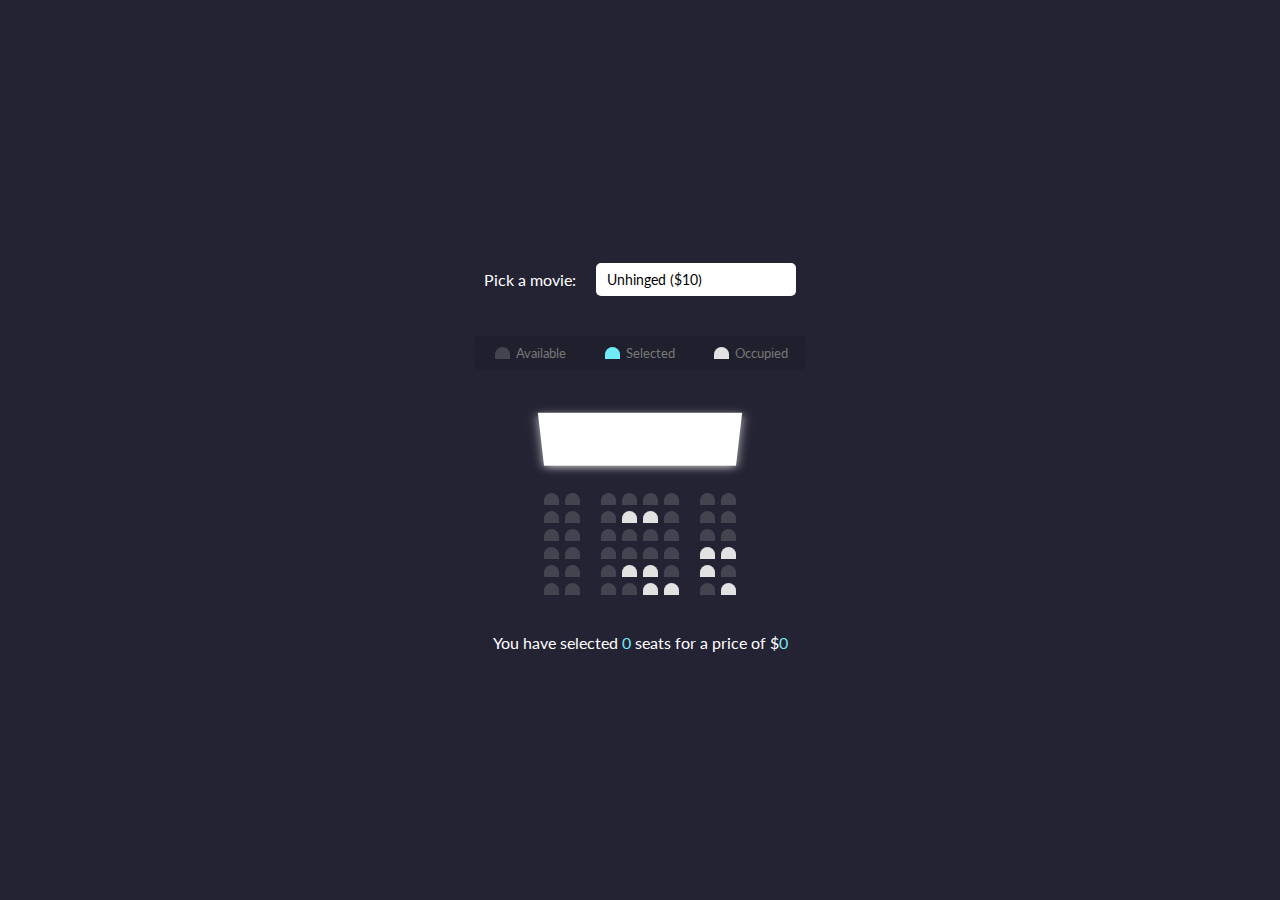
==== movie-seat-booking/index.html @ 1b4780b3 "built movie seat booking layout :fire:" ====
<!DOCTYPE html>
<html lang="en">

    <head>
        <meta charset="UTF-8">
        <meta name="viewport" content="width=device-width, initial-scale=1.0">
        <title>Movie Booking</title>
        <meta name="author" content="Matija Osrečki">
        <link rel="icon" href="https://www.freefavicon.com/freefavicons/objects/martian-man-152-220912.png" type="image/x-icon">

        <link rel="stylesheet" href="./style.css">
        <link href="https://fonts.googleapis.com/css2?family=Lato:wght@400;700&display=swap" rel="stylesheet">
    </head>

    <body>

        <div class='movie-container'>
            <label>Pick a movie:</label>
            <select id="movie">
                <option value="10">Unhinged ($10)</option>
                <option value="14">Parasite ($14)</option>
                <option value="12">Borat 2 ($12)</option>
                <option value="11">Gentlemen ($11)</option>
                <option value="8">Jexi ($8)</option>
                <option value="9">Sausage Party ($9)</option>
            </select>
            <img src="http://cdn.onlinewebfonts.com/svg/img_295694.svg" alt="" class='select-icon'>
        </div>

        <ul class="showcase">
            <li>
                <div class="seat"></div>
                <small>Available </small>
            </li>
            <li>
                <div class="seat selected"></div>
                <small>Selected</small>
            </li>
            <li>
                <div class="seat occupied"></div>
                <small>Occupied</small>
            </li>
        </ul>

        <div class="container">
            <div class="screen"></div>

            <div class="row">
                <div class="seat"></div>
                <div class="seat"></div>
                <div class="seat"></div>
                <div class="seat"></div>
                <div class="seat"></div>
                <div class="seat"></div>
                <div class="seat"></div>
                <div class="seat"></div>
            </div>
            <div class="row">
                <div class="seat"></div>
                <div class="seat"></div>
                <div class="seat"></div>
                <div class="seat occupied"></div>
                <div class="seat occupied"></div>
                <div class="seat"></div>
                <div class="seat"></div>
                <div class="seat"></div>
            </div>
            <div class="row">
                <div class="seat"></div>
                <div class="seat"></div>
                <div class="seat"></div>
                <div class="seat"></div>
                <div class="seat"></div>
                <div class="seat"></div>
                <div class="seat"></div>
                <div class="seat"></div>
            </div>
            <div class="row">
                <div class="seat"></div>
                <div class="seat"></div>
                <div class="seat"></div>
                <div class="seat"></div>
                <div class="seat"></div>
                <div class="seat"></div>
                <div class="seat occupied"></div>
                <div class="seat occupied"></div>
            </div>
            <div class="row">
                <div class="seat"></div>
                <div class="seat"></div>
                <div class="seat"></div>
                <div class="seat occupied"></div>
                <div class="seat occupied"></div>
                <div class="seat"></div>
                <div class="seat occupied"></div>
                <div class="seat"></div>
            </div>
            <div class="row">
                <div class="seat"></div>
                <div class="seat"></div>
                <div class="seat"></div>
                <div class="seat"></div>
                <div class="seat occupied"></div>
                <div class="seat occupied"></div>
                <div class="seat"></div>
                <div class="seat occupied"></div>
            </div>
        </div>

        <p class="text">
            You have selected <span id="count">0</span> seats for a price of $<span id="total">0</span>
        </p>

        <script src="script.js"></script>
    </body>

</html>
---- movie-seat-booking/style.css ----
:root{--bg-color: #242333;--text: white;--seat-avaialble: #444451;--seat-selected: #6feaf6;--seat-occupied: #e2e2e2}*{margin:0;padding:0}*,*::before,*::after{-webkit-box-sizing:inherit;box-sizing:inherit}html{-webkit-box-sizing:border-box;box-sizing:border-box;font-size:62.5%}body{font-size:1.6rem;font-family:'Lato', sans-serif;background:var(--bg-color);color:var(--text);display:-webkit-box;display:-ms-flexbox;display:flex;-webkit-box-orient:vertical;-webkit-box-direction:normal;-ms-flex-direction:column;flex-direction:column;-webkit-box-pack:center;-ms-flex-pack:center;justify-content:center;-webkit-box-align:center;-ms-flex-align:center;align-items:center;min-height:100vh}:focus{outline:none}.movie-container{margin:2rem 0;display:-webkit-box;display:-ms-flexbox;display:flex;-webkit-box-align:center;-ms-flex-align:center;align-items:center;position:relative}.movie-container select{font:inherit;background:white;border:0;border-radius:5px;font-size:1.4rem;margin-left:2rem;padding:.6em .8em;padding-right:2.5em;width:20rem;appearance:none;-moz-appearance:none;-webkit-appearance:none}.movie-container .select-icon{opacity:.6;position:absolute;width:1.5rem;top:50%;right:12px;-webkit-transform:translateY(-50%);transform:translateY(-50%);-webkit-transition:all 350ms cubic-bezier(0.49, 1.01, 0.58, 1.25);transition:all 350ms cubic-bezier(0.49, 1.01, 0.58, 1.25)}.movie-container .opened+.select-icon{opacity:.6;position:absolute;width:1.5rem;top:50%;right:12px;-webkit-transform:translateY(-50%) rotate(180deg);transform:translateY(-50%) rotate(180deg)}.container{-webkit-perspective:800px;perspective:800px;margin-bottom:3rem}.seat{background:var(--seat-avaialble);height:1.2rem;width:1.5rem;margin:.3rem;border-top-left-radius:1rem;border-top-right-radius:1rem}.seat:nth-of-type(2),.seat:nth-of-type(6){margin-right:1.8rem}.seat:not(.occupied):hover{cursor:pointer;-webkit-transform:scale(1.2);transform:scale(1.2)}.seat.selected{background:var(--seat-selected)}.seat.occupied{background:var(--seat-occupied)}.showcase{background:rgba(0,0,0,0.1);padding:.5em;border-radius:5px;list-style-type:none;color:#777;margin:2rem 0;display:-webkit-box;display:-ms-flexbox;display:flex;-webkit-box-pack:justify;-ms-flex-pack:justify;justify-content:space-between;gap:1.6rem}.showcase li{display:-webkit-box;display:-ms-flexbox;display:flex;-webkit-box-align:center;-ms-flex-align:center;align-items:center;margin:0 1rem}.showcase li small{margin-left:.3rem}.showcase .seat:hover{cursor:default;-webkit-transform:scale(1);transform:scale(1)}.row{display:-webkit-box;display:-ms-flexbox;display:flex}.screen{background:white;height:7rem;width:100%;margin:1.5rem 0;-webkit-transform:rotateX(-45deg);transform:rotateX(-45deg);-webkit-box-shadow:0 0.3rem 1rem rgba(255,255,255,0.7);box-shadow:0 0.3rem 1rem rgba(255,255,255,0.7)}p.text{margin:.5rem 0}p.text span{color:var(--seat-selected)}
/*# sourceMappingURL=style.css.map */
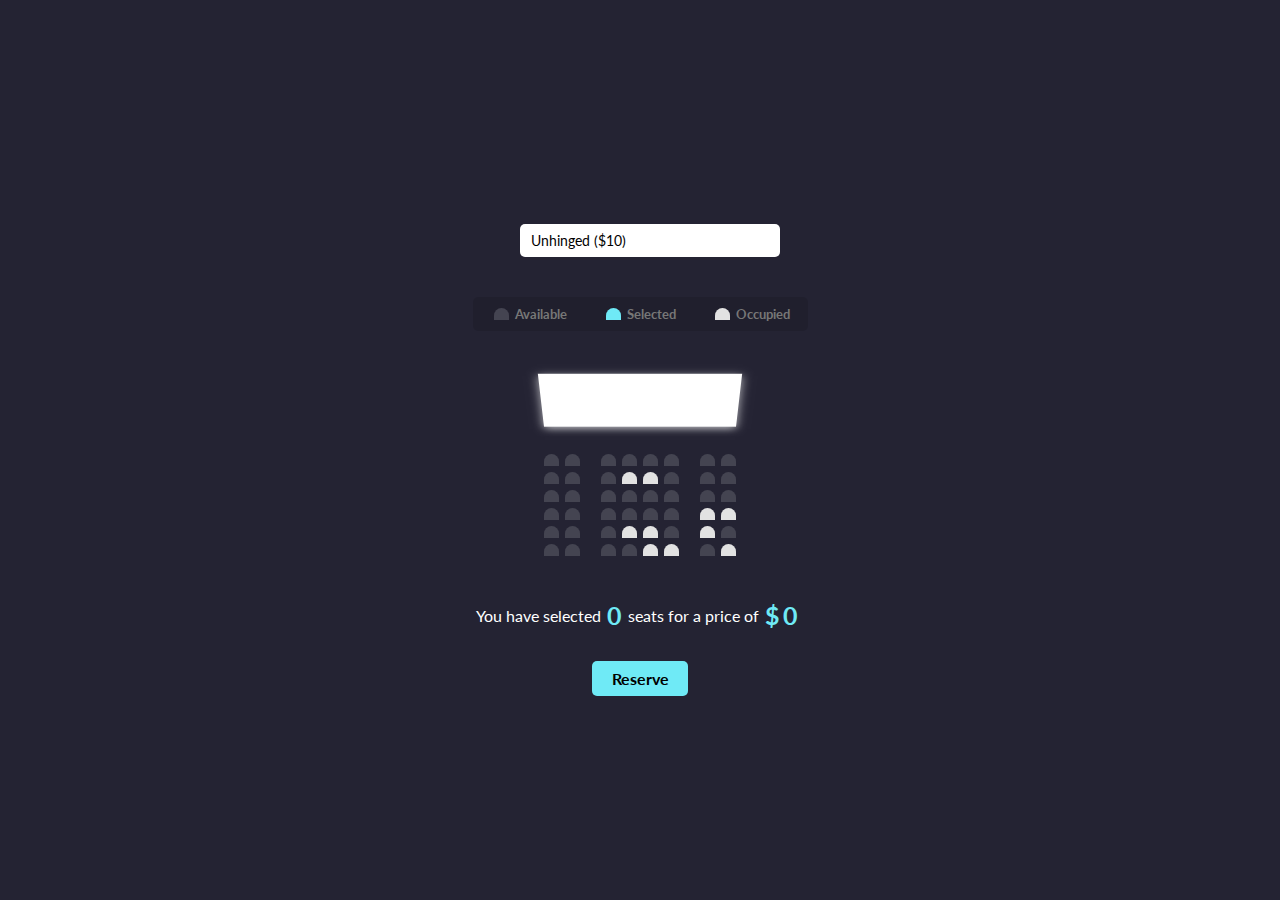
==== commit 6642bc3a: "added btn and coded seat selection :fire:" ====
--- a/movie-seat-booking/index.html
+++ b/movie-seat-booking/index.html
@@ -15,8 +15,8 @@
     <body>
 
         <div class='movie-container'>
-            <label>Pick a movie:</label>
             <select id="movie">
+                <option disabled>Pick a movie</option>
                 <option value="10">Unhinged ($10)</option>
                 <option value="14">Parasite ($14)</option>
                 <option value="12">Borat 2 ($12)</option>
@@ -108,8 +108,9 @@
         </div>
 
         <p class="text">
-            You have selected <span id="count">0</span> seats for a price of $<span id="total">0</span>
+            You have selected <span id="count">0</span> seats for a price of <span class="unit">$<span id="total">0</span></span>
         </p>
+        <button class="btn">Reserve</button>
 
         <script src="script.js"></script>
     </body>
--- a/movie-seat-booking/style.css
+++ b/movie-seat-booking/style.css
@@ -1,3 +1,3 @@
 :root{--bg-color: #242333;--text: white;--seat-avaialble: #444451;--seat-selected: #6feaf6;--seat-occupied: #e2e2e2}*{margin:0;padding:0}*,*::before,*::after{-webkit-box-sizing:inherit;box-sizing:inherit}html{-webkit-box-sizing:border-box;box-sizing:border-box;font-size:62.5%}body{font-size:1.6rem;font-family:'Lato',- sans-serif;background:var(--bg-color);color:var(--text);display:-webkit-box;display:-ms-flexbox;display:flex;-webkit-box-orient:vertical;-webkit-box-direction:normal;-ms-flex-direction:column;flex-direction:column;-webkit-box-pack:center;-ms-flex-pack:center;justify-content:center;-webkit-box-align:center;-ms-flex-align:center;align-items:center;min-height:100vh}:focus{outline:none}.movie-container{margin:2rem 0;display:-webkit-box;display:-ms-flexbox;display:flex;-webkit-box-align:center;-ms-flex-align:center;align-items:center;position:relative}.movie-container select{font:inherit;background:white;border:0;border-radius:5px;font-size:1.4rem;margin-left:2rem;padding:.6em .8em;padding-right:2.5em;width:20rem;appearance:none;-moz-appearance:none;-webkit-appearance:none}.movie-container .select-icon{opacity:.6;position:absolute;width:1.5rem;top:50%;right:12px;-webkit-transform:translateY(-50%);transform:translateY(-50%);-webkit-transition:all 350ms cubic-bezier(0.49, 1.01, 0.58, 1.25);transition:all 350ms cubic-bezier(0.49, 1.01, 0.58, 1.25)}.movie-container .opened+.select-icon{opacity:.6;position:absolute;width:1.5rem;top:50%;right:12px;-webkit-transform:translateY(-50%) rotate(180deg);transform:translateY(-50%) rotate(180deg)}.container{-webkit-perspective:800px;perspective:800px;margin-bottom:3rem}.seat{background:var(--seat-avaialble);height:1.2rem;width:1.5rem;margin:.3rem;border-top-left-radius:1rem;border-top-right-radius:1rem}.seat:nth-of-type(2),.seat:nth-of-type(6){margin-right:1.8rem}.seat:not(.occupied):hover{cursor:pointer;-webkit-transform:scale(1.2);transform:scale(1.2)}.seat.selected{background:var(--seat-selected)}.seat.occupied{background:var(--seat-occupied)}.showcase{background:rgba(0,0,0,0.1);padding:.5em;border-radius:5px;list-style-type:none;color:#777;margin:2rem 0;display:-webkit-box;display:-ms-flexbox;display:flex;-webkit-box-pack:justify;-ms-flex-pack:justify;justify-content:space-between;gap:1.6rem}.showcase li{display:-webkit-box;display:-ms-flexbox;display:flex;-webkit-box-align:center;-ms-flex-align:center;align-items:center;margin:0 1rem}.showcase li small{margin-left:.3rem}.showcase .seat:hover{cursor:default;-webkit-transform:scale(1);transform:scale(1)}.row{display:-webkit-box;display:-ms-flexbox;display:flex}.screen{background:white;height:7rem;width:100%;margin:1.5rem 0;-webkit-transform:rotateX(-45deg);transform:rotateX(-45deg);-webkit-box-shadow:0 0.3rem 1rem rgba(255,255,255,0.7);box-shadow:0 0.3rem 1rem rgba(255,255,255,0.7)}p.text{margin:.5rem 0}p.text span{color:var(--seat-selected)}
+ sans-serif;background:var(--bg-color);color:var(--text);display:-webkit-box;display:-ms-flexbox;display:flex;-webkit-box-orient:vertical;-webkit-box-direction:normal;-ms-flex-direction:column;flex-direction:column;-webkit-box-pack:center;-ms-flex-pack:center;justify-content:center;-webkit-box-align:center;-ms-flex-align:center;align-items:center;min-height:100vh}:focus{outline:none}.movie-container{margin:2rem 0;display:-webkit-box;display:-ms-flexbox;display:flex;-webkit-box-align:center;-ms-flex-align:center;align-items:center;position:relative}.movie-container select{font:inherit;background:white;border:0;border-radius:5px;font-size:1.4rem;margin-left:2rem;padding:.6em .8em;padding-right:2.5em;width:26rem;appearance:none;-moz-appearance:none;-webkit-appearance:none}.movie-container .select-icon{opacity:.6;position:absolute;width:1.5rem;top:50%;right:12px;-webkit-transform:translateY(-50%);transform:translateY(-50%);-webkit-transition:all 350ms cubic-bezier(0.49, 1.01, 0.58, 1.25);transition:all 350ms cubic-bezier(0.49, 1.01, 0.58, 1.25)}.movie-container .opened+.select-icon{opacity:.6;position:absolute;width:1.5rem;top:50%;right:12px;-webkit-transform:translateY(-50%) rotate(180deg);transform:translateY(-50%) rotate(180deg)}.container{-webkit-perspective:800px;perspective:800px;margin-bottom:3rem}.seat{background:var(--seat-avaialble);height:1.2rem;width:1.5rem;margin:.3rem;border-top-left-radius:1rem;border-top-right-radius:1rem}.seat:nth-of-type(2),.seat:nth-of-type(6){margin-right:1.8rem}.seat:not(.occupied):hover{cursor:pointer;-webkit-transform:scale(1.2);transform:scale(1.2)}.seat.selected{background:var(--seat-selected)}.seat.occupied{background:var(--seat-occupied)}.showcase{background:rgba(0,0,0,0.1);padding:.5em;border-radius:5px;list-style-type:none;color:#777;margin:2rem 0;display:-webkit-box;display:-ms-flexbox;display:flex;-webkit-box-pack:justify;-ms-flex-pack:justify;justify-content:space-between;gap:1.6rem;font-weight:700}.showcase li{display:-webkit-box;display:-ms-flexbox;display:flex;-webkit-box-align:center;-ms-flex-align:center;align-items:center;margin:0 1rem}.showcase li small{margin-left:.3rem}.showcase .seat:hover{cursor:default;-webkit-transform:scale(1);transform:scale(1)}.row{display:-webkit-box;display:-ms-flexbox;display:flex}.screen{background:white;height:7rem;width:100%;margin:1.5rem 0;-webkit-transform:rotateX(-45deg);transform:rotateX(-45deg);-webkit-box-shadow:0 0.3rem 1rem rgba(255,255,255,0.7);box-shadow:0 0.3rem 1rem rgba(255,255,255,0.7)}p.text{margin:.5rem 0;display:-webkit-box;display:-ms-flexbox;display:flex;-webkit-box-align:center;-ms-flex-align:center;align-items:center}p.text>span{color:var(--seat-selected);font-size:2.5rem;margin:.6rem;font-weight:700}p.text>span span{margin-left:.1em}.btn{background:var(--seat-selected);border:none;font:inherit;font-weight:bold;padding:.5em 1.2em;margin-top:2rem;border-radius:5px;cursor:pointer;-webkit-transition:all 100ms ease;transition:all 100ms ease}.btn:hover{-webkit-filter:brightness(110%);filter:brightness(110%)}.btn:active{-webkit-transform:scale(0.97);transform:scale(0.97)}
 /*# sourceMappingURL=style.css.map */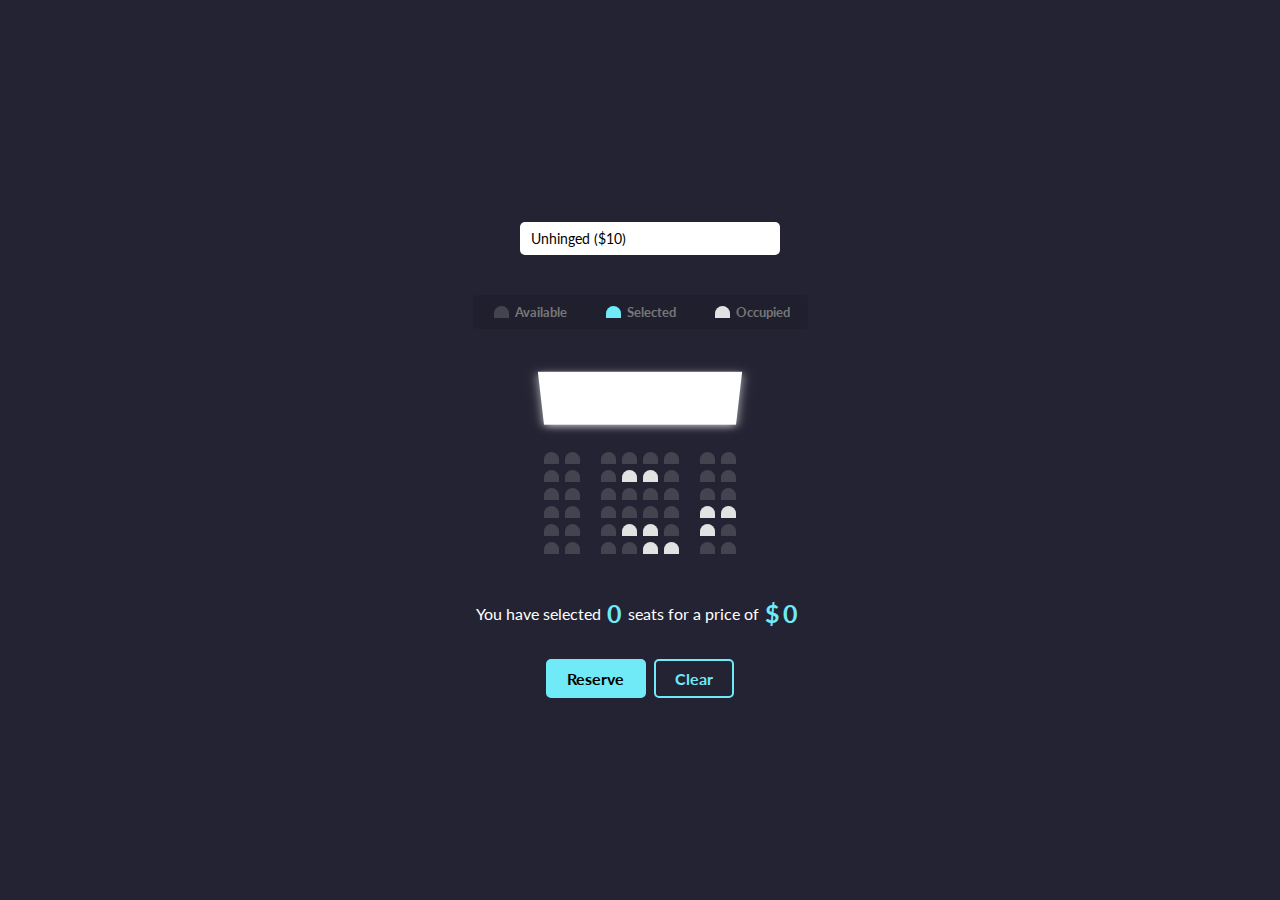
==== commit 2cc1179a: "implemented localStorage and reset :zap:" ====
--- a/movie-seat-booking/index.html
+++ b/movie-seat-booking/index.html
@@ -103,14 +103,17 @@
                 <div class="seat occupied"></div>
                 <div class="seat occupied"></div>
                 <div class="seat"></div>
-                <div class="seat occupied"></div>
+                <div class="seat"></div>
             </div>
         </div>
 
         <p class="text">
             You have selected <span id="count">0</span> seats for a price of <span class="unit">$<span id="total">0</span></span>
         </p>
-        <button class="btn">Reserve</button>
+        <div class="buttons">
+            <button class="btn">Reserve</button>
+            <button class="btn btn--secondary" id="clear">Clear</button>
+        </div>
 
         <script src="script.js"></script>
     </body>
--- a/movie-seat-booking/style.css
+++ b/movie-seat-booking/style.css
@@ -1,3 +1,3 @@
 :root{--bg-color: #242333;--text: white;--seat-avaialble: #444451;--seat-selected: #6feaf6;--seat-occupied: #e2e2e2}*{margin:0;padding:0}*,*::before,*::after{-webkit-box-sizing:inherit;box-sizing:inherit}html{-webkit-box-sizing:border-box;box-sizing:border-box;font-size:62.5%}body{font-size:1.6rem;font-family:'Lato',- sans-serif;background:var(--bg-color);color:var(--text);display:-webkit-box;display:-ms-flexbox;display:flex;-webkit-box-orient:vertical;-webkit-box-direction:normal;-ms-flex-direction:column;flex-direction:column;-webkit-box-pack:center;-ms-flex-pack:center;justify-content:center;-webkit-box-align:center;-ms-flex-align:center;align-items:center;min-height:100vh}:focus{outline:none}.movie-container{margin:2rem 0;display:-webkit-box;display:-ms-flexbox;display:flex;-webkit-box-align:center;-ms-flex-align:center;align-items:center;position:relative}.movie-container select{font:inherit;background:white;border:0;border-radius:5px;font-size:1.4rem;margin-left:2rem;padding:.6em .8em;padding-right:2.5em;width:26rem;appearance:none;-moz-appearance:none;-webkit-appearance:none}.movie-container .select-icon{opacity:.6;position:absolute;width:1.5rem;top:50%;right:12px;-webkit-transform:translateY(-50%);transform:translateY(-50%);-webkit-transition:all 350ms cubic-bezier(0.49, 1.01, 0.58, 1.25);transition:all 350ms cubic-bezier(0.49, 1.01, 0.58, 1.25)}.movie-container .opened+.select-icon{opacity:.6;position:absolute;width:1.5rem;top:50%;right:12px;-webkit-transform:translateY(-50%) rotate(180deg);transform:translateY(-50%) rotate(180deg)}.container{-webkit-perspective:800px;perspective:800px;margin-bottom:3rem}.seat{background:var(--seat-avaialble);height:1.2rem;width:1.5rem;margin:.3rem;border-top-left-radius:1rem;border-top-right-radius:1rem}.seat:nth-of-type(2),.seat:nth-of-type(6){margin-right:1.8rem}.seat:not(.occupied):hover{cursor:pointer;-webkit-transform:scale(1.2);transform:scale(1.2)}.seat.selected{background:var(--seat-selected)}.seat.occupied{background:var(--seat-occupied)}.showcase{background:rgba(0,0,0,0.1);padding:.5em;border-radius:5px;list-style-type:none;color:#777;margin:2rem 0;display:-webkit-box;display:-ms-flexbox;display:flex;-webkit-box-pack:justify;-ms-flex-pack:justify;justify-content:space-between;gap:1.6rem;font-weight:700}.showcase li{display:-webkit-box;display:-ms-flexbox;display:flex;-webkit-box-align:center;-ms-flex-align:center;align-items:center;margin:0 1rem}.showcase li small{margin-left:.3rem}.showcase .seat:hover{cursor:default;-webkit-transform:scale(1);transform:scale(1)}.row{display:-webkit-box;display:-ms-flexbox;display:flex}.screen{background:white;height:7rem;width:100%;margin:1.5rem 0;-webkit-transform:rotateX(-45deg);transform:rotateX(-45deg);-webkit-box-shadow:0 0.3rem 1rem rgba(255,255,255,0.7);box-shadow:0 0.3rem 1rem rgba(255,255,255,0.7)}p.text{margin:.5rem 0;display:-webkit-box;display:-ms-flexbox;display:flex;-webkit-box-align:center;-ms-flex-align:center;align-items:center}p.text>span{color:var(--seat-selected);font-size:2.5rem;margin:.6rem;font-weight:700}p.text>span span{margin-left:.1em}.btn{background:var(--seat-selected);border:none;font:inherit;font-weight:bold;padding:.5em 1.2em;margin-top:2rem;border-radius:5px;cursor:pointer;-webkit-transition:all 100ms ease;transition:all 100ms ease}.btn:hover{-webkit-filter:brightness(110%);filter:brightness(110%)}.btn:active{-webkit-transform:scale(0.97);transform:scale(0.97)}
+ sans-serif;background:var(--bg-color);color:var(--text);display:-webkit-box;display:-ms-flexbox;display:flex;-webkit-box-orient:vertical;-webkit-box-direction:normal;-ms-flex-direction:column;flex-direction:column;-webkit-box-pack:center;-ms-flex-pack:center;justify-content:center;-webkit-box-align:center;-ms-flex-align:center;align-items:center;min-height:100vh}:focus{outline:none}.movie-container{margin:2rem 0;display:-webkit-box;display:-ms-flexbox;display:flex;-webkit-box-align:center;-ms-flex-align:center;align-items:center;position:relative}.movie-container select{font:inherit;background:white;border:0;border-radius:5px;font-size:1.4rem;margin-left:2rem;padding:.6em .8em;padding-right:2.5em;width:26rem;appearance:none;-moz-appearance:none;-webkit-appearance:none}.movie-container .select-icon{opacity:.6;position:absolute;width:1.5rem;top:50%;right:12px;-webkit-transform:translateY(-50%);transform:translateY(-50%);-webkit-transition:all 350ms cubic-bezier(0.49, 1.01, 0.58, 1.25);transition:all 350ms cubic-bezier(0.49, 1.01, 0.58, 1.25)}.movie-container .opened+.select-icon{opacity:.6;position:absolute;width:1.5rem;top:50%;right:12px;-webkit-transform:translateY(-50%) rotate(180deg);transform:translateY(-50%) rotate(180deg)}.container{-webkit-perspective:800px;perspective:800px;margin-bottom:3rem}.seat{background:var(--seat-avaialble);height:1.2rem;width:1.5rem;margin:.3rem;border-top-left-radius:1rem;border-top-right-radius:1rem}.seat:nth-of-type(2),.seat:nth-of-type(6){margin-right:1.8rem}.seat:not(.occupied):hover{cursor:pointer;-webkit-transform:scale(1.2);transform:scale(1.2)}.seat.selected{background:var(--seat-selected)}.seat.occupied{background:var(--seat-occupied)}.showcase{background:rgba(0,0,0,0.1);padding:.5em;border-radius:5px;list-style-type:none;color:#777;margin:2rem 0;display:-webkit-box;display:-ms-flexbox;display:flex;-webkit-box-pack:justify;-ms-flex-pack:justify;justify-content:space-between;gap:1.6rem;font-weight:700}.showcase li{display:-webkit-box;display:-ms-flexbox;display:flex;-webkit-box-align:center;-ms-flex-align:center;align-items:center;margin:0 1rem}.showcase li small{margin-left:.3rem}.showcase .seat:hover{cursor:default;-webkit-transform:scale(1);transform:scale(1)}.row{display:-webkit-box;display:-ms-flexbox;display:flex}.screen{background:white;height:7rem;width:100%;margin:1.5rem 0;-webkit-transform:rotateX(-45deg);transform:rotateX(-45deg);-webkit-box-shadow:0 0.3rem 1rem rgba(255,255,255,0.7);box-shadow:0 0.3rem 1rem rgba(255,255,255,0.7)}p.text{margin:.5rem 0;display:-webkit-box;display:-ms-flexbox;display:flex;-webkit-box-align:center;-ms-flex-align:center;align-items:center}p.text>span{color:var(--seat-selected);font-size:2.5rem;margin:.6rem;font-weight:700}p.text>span span{margin-left:.1em}.buttons{display:-webkit-box;display:-ms-flexbox;display:flex;gap:.8rem}.btn{background:var(--seat-selected);border:2px solid var(--seat-selected);font:inherit;font-weight:bold;padding:.5em 1.2em;margin-top:2rem;border-radius:5px;cursor:pointer;-webkit-transition:all 100ms ease;transition:all 100ms ease}.btn--secondary{background:none;color:var(--seat-selected);border:2px solid var(--seat-selected)}.btn:hover{-webkit-filter:brightness(110%);filter:brightness(110%)}.btn:active{-webkit-transform:scale(0.97);transform:scale(0.97)}
 /*# sourceMappingURL=style.css.map */